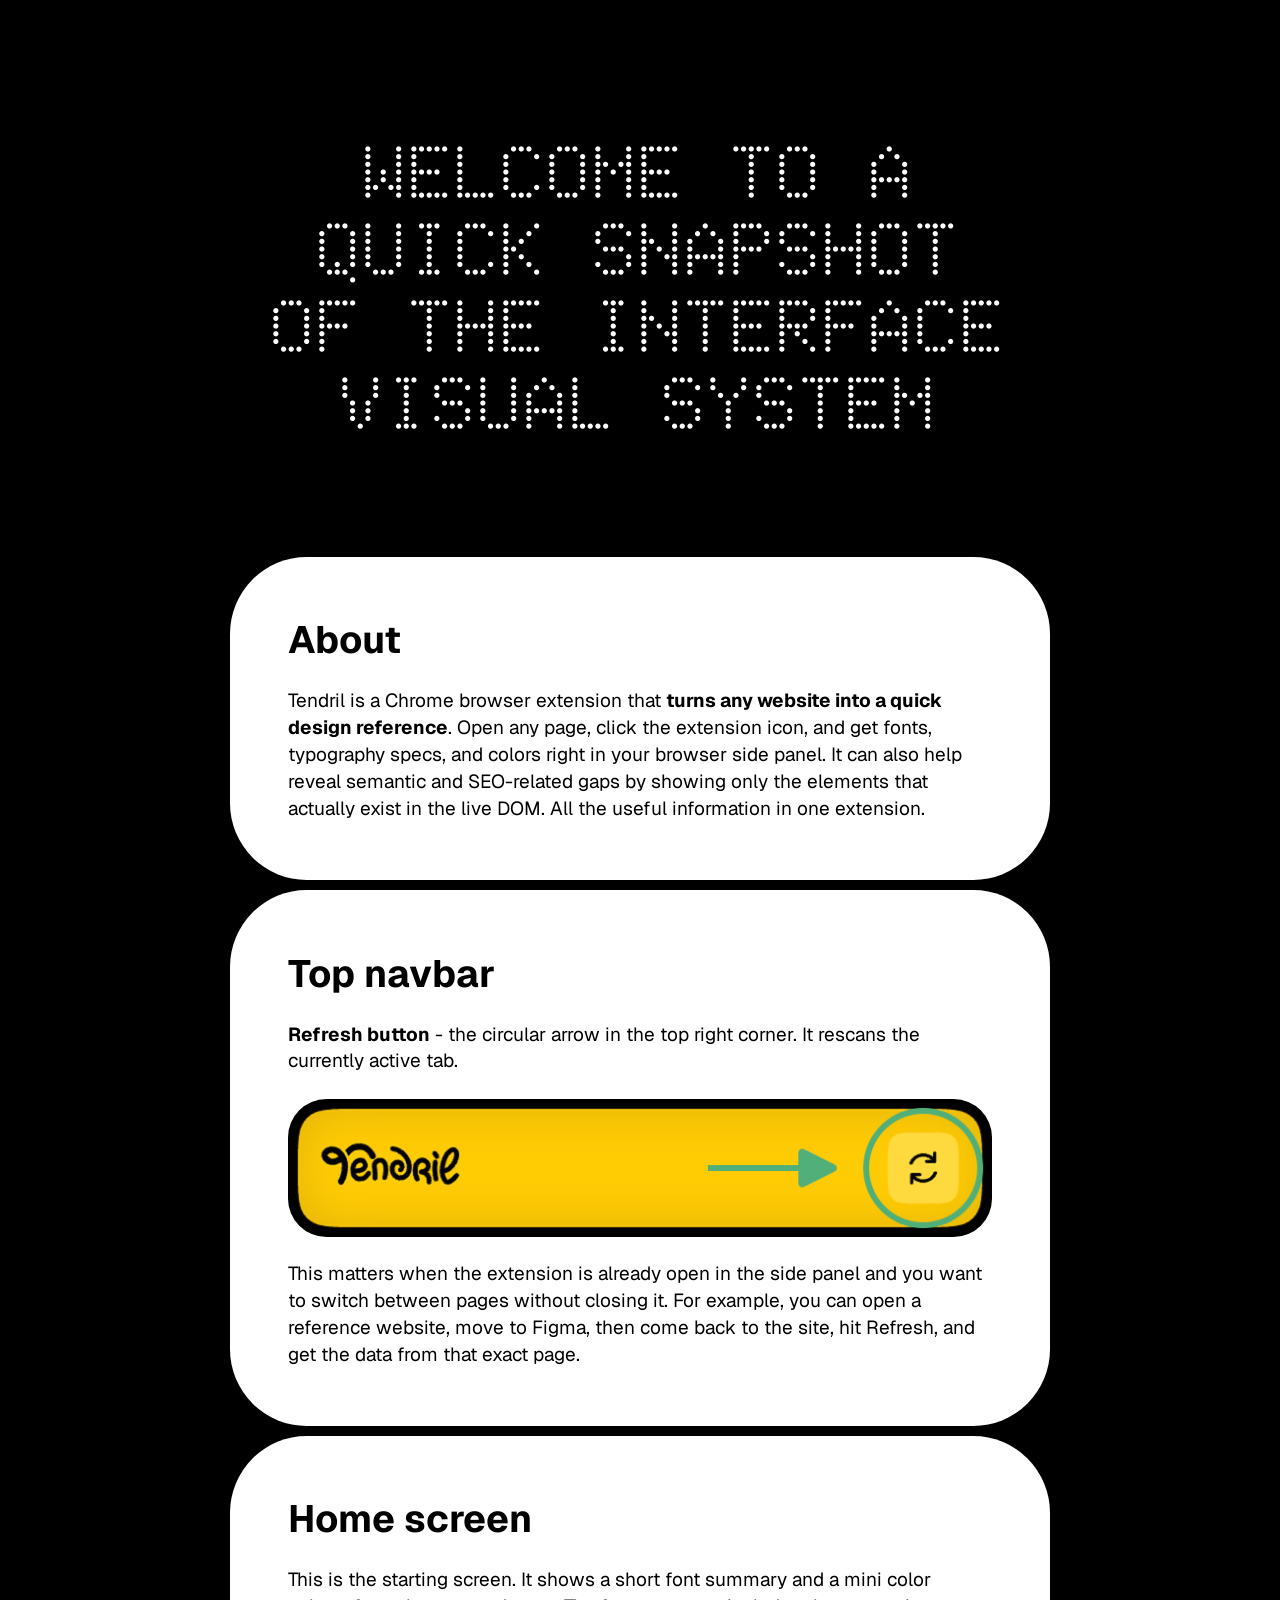
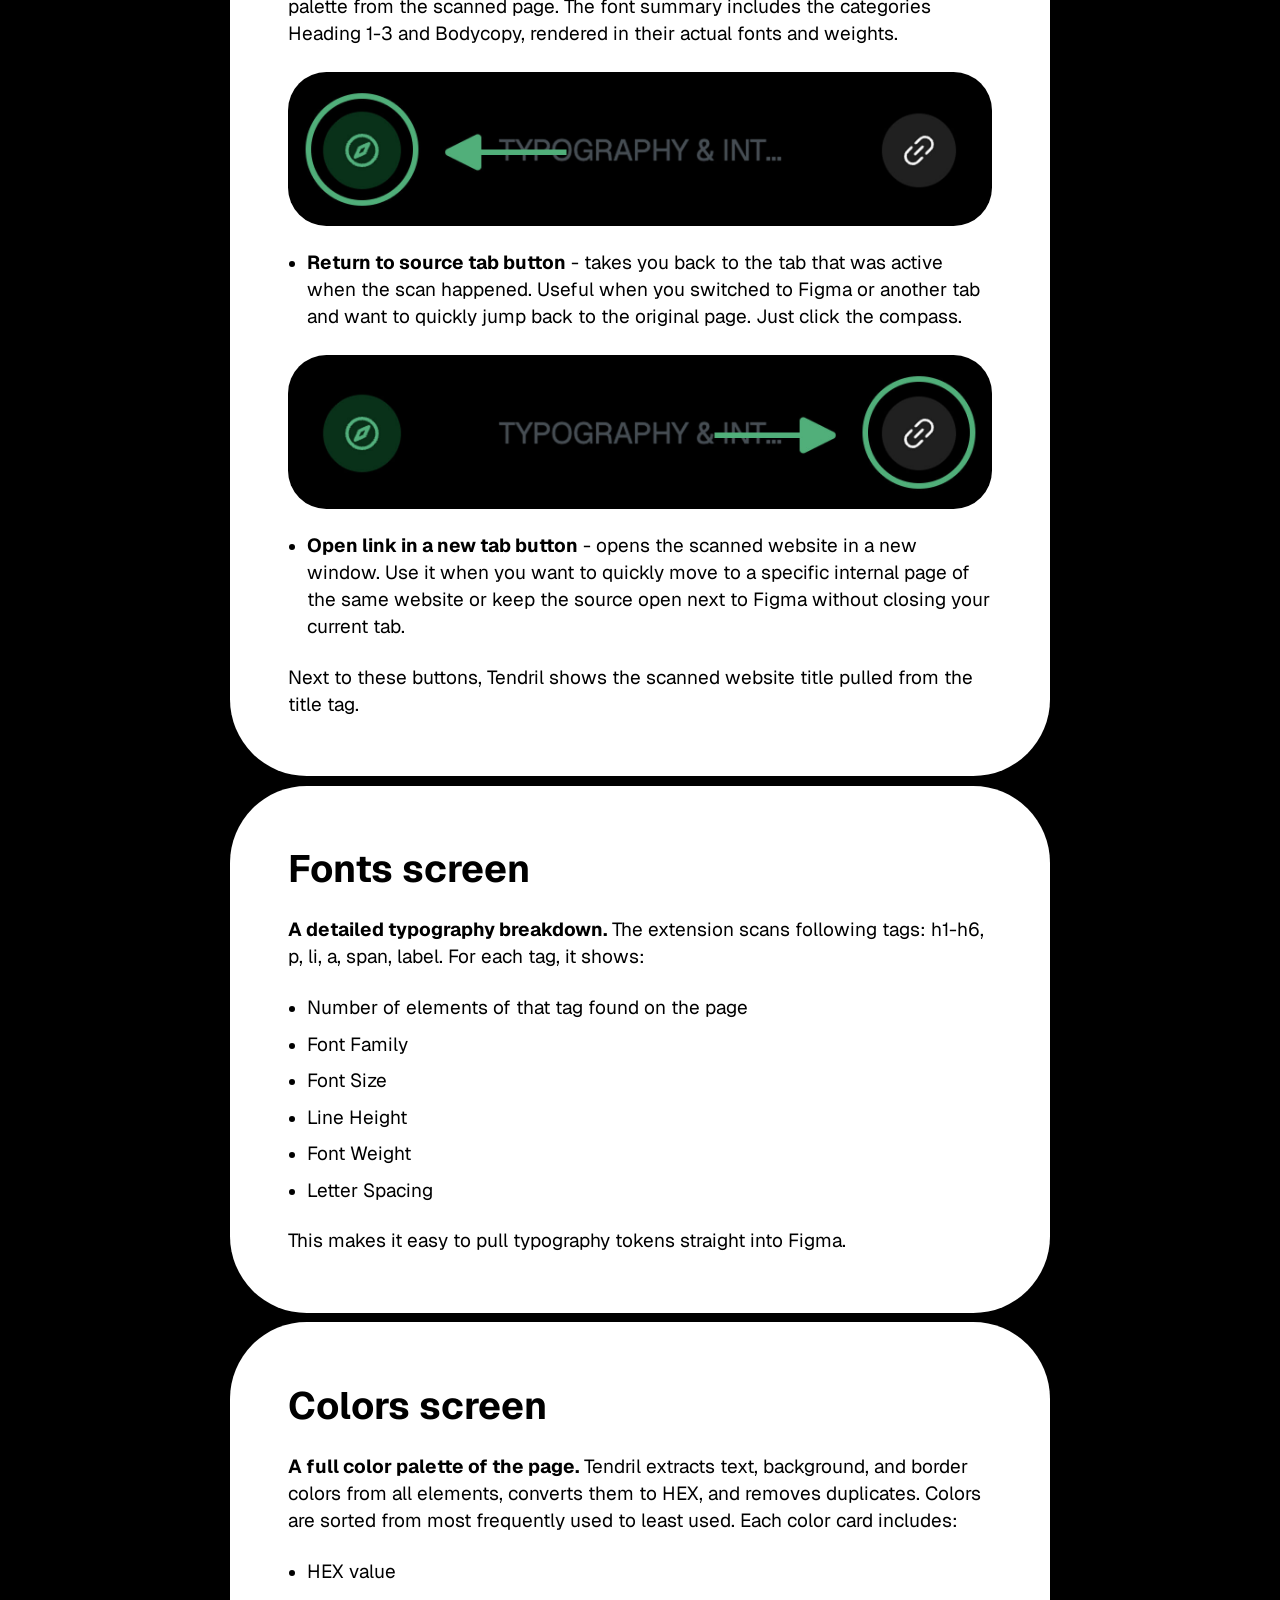
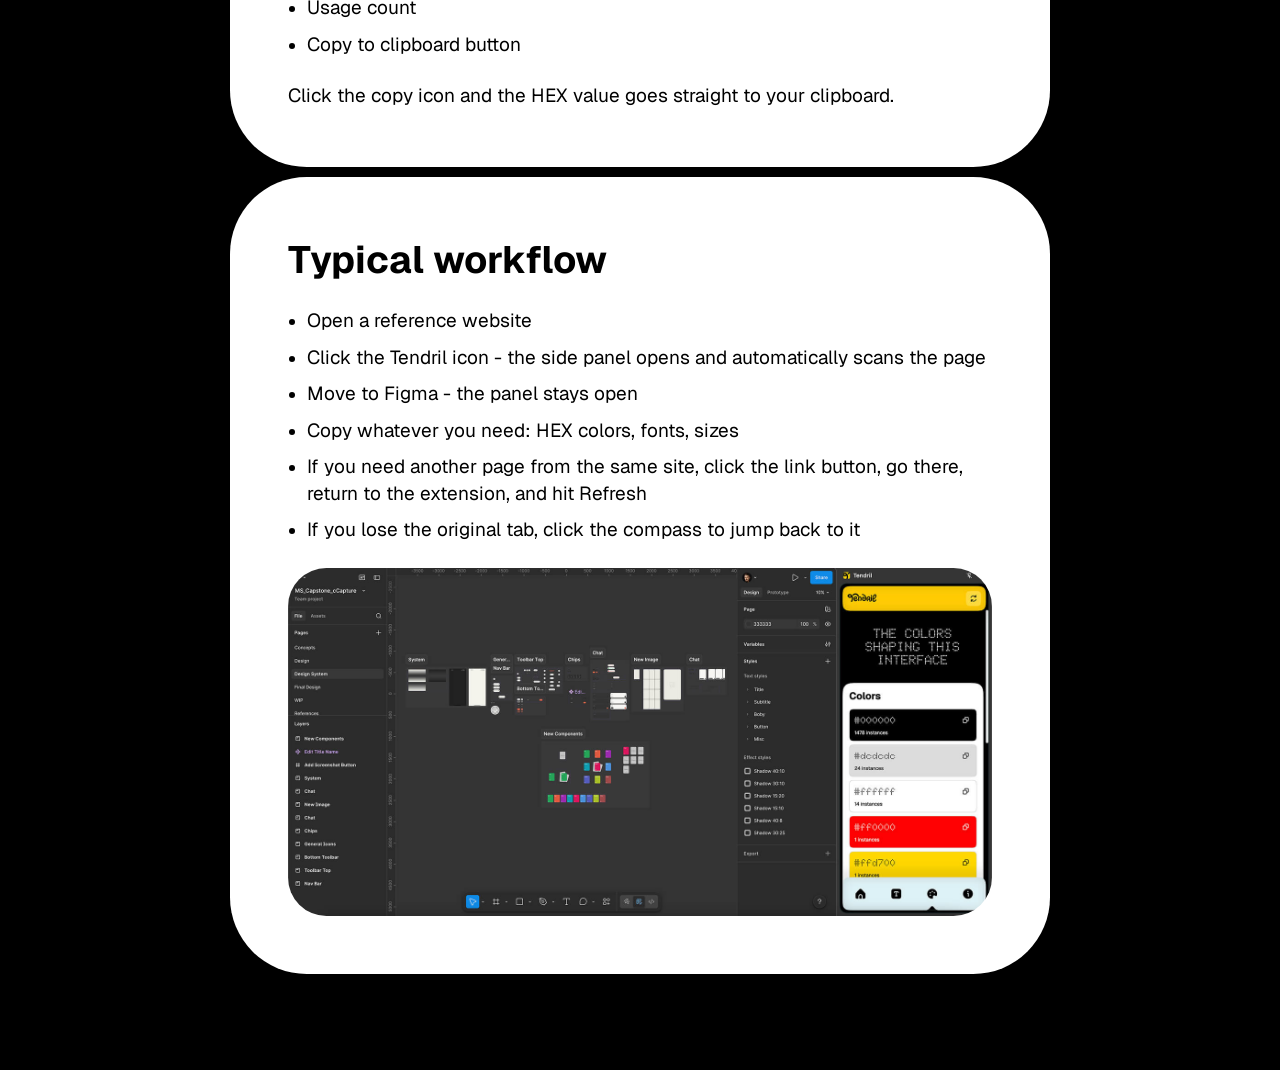
==== index.html @ 77c3f3e5 "Landing" ====
<!doctype html>
<html>
    <head>
        <title>Evgenii's Typography & Interaction Final Project 5 - Functions</title>
        <meta name="description" content="Tendril turns any website into a quick design reference — inspect fonts, text styles, and colors in your browser side panel">
		<meta name="viewport" content="width=device-width, initial-scale=1">
        <link rel="stylesheet" href="reset.css">
        <link rel="stylesheet" href="landing.css">
    </head>
    <body>
         <main>
            <header class="landing-title">
                <h1>Welcome to a quick snapshot of the interface visual system</h1>
            </header>
            <article>
                <section>
                    <h2>About</h2>
                    <p>Tendril is a Chrome browser extension that <strong>turns any website into a quick design reference</strong>. Open any page, click the extension icon, and get fonts, typography specs, and colors right in your browser side panel. It can also help reveal semantic and SEO-related gaps by showing only the elements that actually exist in the live DOM. All the useful information in one extension.</p>
                </section>
                <section>
                    <h2>Top navbar</h2>
                    <p><strong>Refresh button</strong> - the circular arrow in the top right corner. It rescans the currently active tab.</p>
                    <img class="guide" src="/images/Refresh-Button.jpg" alt="">
                    <p>This matters when the extension is already open in the side panel and you want to switch between pages without closing it. For example, you can open a reference website, move to Figma, then come back to the site, hit Refresh, and get the data from that exact page.</p>
                </section>
                <section>
                    <h2>Home screen</h2>
                    <p>This is the starting screen. It shows a short font summary and a mini color palette from the scanned page. The font summary includes the categories Heading 1-3 and Bodycopy, rendered in their actual fonts and weights.</p>
                    <img class="guide" src="/images/Return-Button.jpg" alt="">
                    <ol>
                        <li>
                            <p><strong>Return to source tab button</strong> - takes you back to the tab that was active when the scan happened. Useful when you switched to Figma or another tab and want to quickly jump back to the original page. Just click the compass.</p>
                        </li>
                    </ol>
                    <img class="guide" src="/images/Open-in-New-Tab-Button.jpg" alt="">
                    <ol>
                        <li>
                            <p><strong>Open link in a new tab button</strong> - opens the scanned website in a new window. Use it when you want to quickly move to a specific internal page of the same website or keep the source open next to Figma without closing your current tab.</p>
                        </li>
                    </ol>
                    <p>Next to these buttons, Tendril shows the scanned website title pulled from the title tag.</p>
                </section>
                <section>
                    <h2>Fonts screen</h2>
                    <p><strong>A detailed typography breakdown.</strong> The extension scans following tags: h1-h6, p, li, a, span, label. For each tag, it shows:</p>
                    <ol>
                        <li>
                            <p>Number of elements of that tag found on the page</p>
                        </li>
                        <li>
                            <p>Font Family</p>
                        </li>
                        <li>
                            <p>Font Size</p>
                        </li>
                        <li>
                            <p>Line Height</p>
                        </li>
                        <li>
                            <p>Font Weight</p>
                        </li>
                        <li>
                            <p>Letter Spacing</p>
                        </li>
                    </ol>
                    <p>This makes it easy to pull typography tokens straight into Figma.</p>
                </section>
                <section>
                    <h2>Colors screen</h2>
                    <p><strong>A full color palette of the page.</strong> Tendril extracts text, background, and border colors from all elements, converts them to HEX, and removes duplicates. Colors are sorted from most frequently used to least used. Each color card includes:</p>
                    <ol>
                        <li>
                            <p>HEX value</p>
                        </li>
                        <li>
                            <p>Usage count</p>
                        </li>
                        <li>
                            <p>Copy to clipboard button</p>
                        </li>
                    </ol>
                    <p>Click the copy icon and the HEX value goes straight to your clipboard.</p>
                </section>
                <section>
                    <h2>Typical workflow</h2>
                    <ol>
                        <li>
                            <p>Open a reference website</p>
                        </li>
                        <li>
                            <p>Click the Tendril icon - the side panel opens and automatically scans the page</p>
                        </li>
                        <li>
                            <p>Move to Figma - the panel stays open</p>
                        </li>
                        <li>
                            <p>Copy whatever you need: HEX colors, fonts, sizes</p>
                        </li>
                        <li>
                            <p>If you need another page from the same site, click the link button, go there, return to the extension, and hit Refresh</p>
                        </li>
                        <li>
                            <p>If you lose the original tab, click the compass to jump back to it</p>
                        </li>
                    </ol>
                    <img class="guide" src="/images/Use-example.jpg" alt="">
                </section>
            </article>
        </main>
    </body>
</html>
---- landing.css ----
/* FONTS */
@font-face {
    font-family: "Doto-Rounded";
    src: url("fonts/Doto_Rounded-SemiBold.woff") format('woff');
    font-weight: 600;
    font-style: normal;
    font-display: swap;
}

@font-face {
    font-family: "Geist";
    src: url("fonts/Geist-Bold.woff") format('woff');
    font-weight: 700;
    font-style: normal;
    font-display: swap;
}

@font-face {
    font-family: "Geist";
    src: url("fonts/Geist-SemiBold.woff") format('woff');
    font-weight: 600;
    font-style: normal;
    font-display: swap;
}

@font-face {
    font-family: "Geist";
    src: url("fonts/Geist-Regular.woff") format('woff');
    font-weight: 400;
    font-style: normal;
    font-display: swap;
}

/* ==================== VARIABLES ==================== */
:root {
	font-size: 120%;
    scroll-behavior: smooth;

    /* COLOR */
    --landing-white: #FFFFFF;
    --landing-black: #000000;

    /* FONT SIZES */
    --landing-h1: 2rem;
    --landing-h2: 1.25rem;
    --landing-bodycopy: 0.75rem;

    @media (width > 600px) {
        --landing-h1: 2.5rem;
        --landing-h2: 1.25rem;
        --landing-bodycopy: 1rem;
    }

    @media (width > 900px) {
        --landing-h1: 4rem;
        --landing-h2: 2rem;
        --landing-bodycopy: 1rem;
    }

    /* GAP */
    --gap-main: 1.5rem;
    --gap-article: 0.5rem;

    /* PADDING */
    --padding-normal: 1rem;
    --padding-large: 2rem;
    --main-padding-block: 1rem;
    --main-padding-inline: 0.5rem;
    --section-padding: 1.5rem;

    /* BORDER RADIUS */
    --br-section: 4rem;
    --br-element: 2rem;

    @media (width > 600px) {
        --gap-main: 2rem;
        --main-padding-block: 2rem;
        --main-padding-inline: 2rem;
        --section-padding: 2rem;
    }

    @media (width > 900px) {
        --gap-main: 3rem;
        --main-padding-block: 3rem;
        --main-padding-inline: 5rem;
        --section-padding: 2.5rem;
    }

    @media (width > 1200px) {
        --gap-main: 4rem;
        --main-padding-block: 5rem;
        --main-padding-inline: 12rem;
        --section-padding: 3rem;
    }

    @media (width > 1600px) {
        --main-padding-inline: 15rem;
    }
}

/* ==================== TEXT ==================== */
h1 {
    font-family: "Doto-Rounded";
    font-weight: 600;
    font-size: var(--landing-h1);
    color: var(--landing-white);
    line-height: 100%;
    text-transform: uppercase;
    text-align: center;
}

h2 {
    font-family: "Geist";
    font-weight: 700;
    font-size: var(--landing-h2);
    color: var(--landing-black);
}

p {
    font-family: "Geist";
    font-weight: 400;
    font-size: var(--landing-bodycopy);
    color: var(--landing-black);
    line-height: 140%;
}

strong {
    font-weight: 700;
}

/* ==================== LAYOUT ==================== */
.landing-title {
    width: 100%;
    padding: var(--padding-large);
}

main {
    background-color: var(--landing-black);
    padding-block: var(--main-padding-block);
    padding-inline: var(--main-padding-inline);
    display: flex;
    flex-direction: column;
    gap: var(--gap-main);
}

article {
    display: flex;
    flex-direction: column;
    gap: var(--gap-article);
}

section {
    display: flex;
    flex-direction: column;
    gap: 1.25rem;
    background-color: var(--landing-white);
    border-radius: var(--br-section);
    padding: var(--section-padding);
    corner-shape: squircle;
}

img {
    width: 100%;
}

.guide {
    border-radius: var(--br-element);
    corner-shape: squircle;
    overflow: hidden;
}

ol {
    display: flex;
    flex-direction: column;
    gap: var(--gap-article);
    padding-left: var(--padding-normal);
}

ol li {
    display: list-item;
    list-style: disc;
}
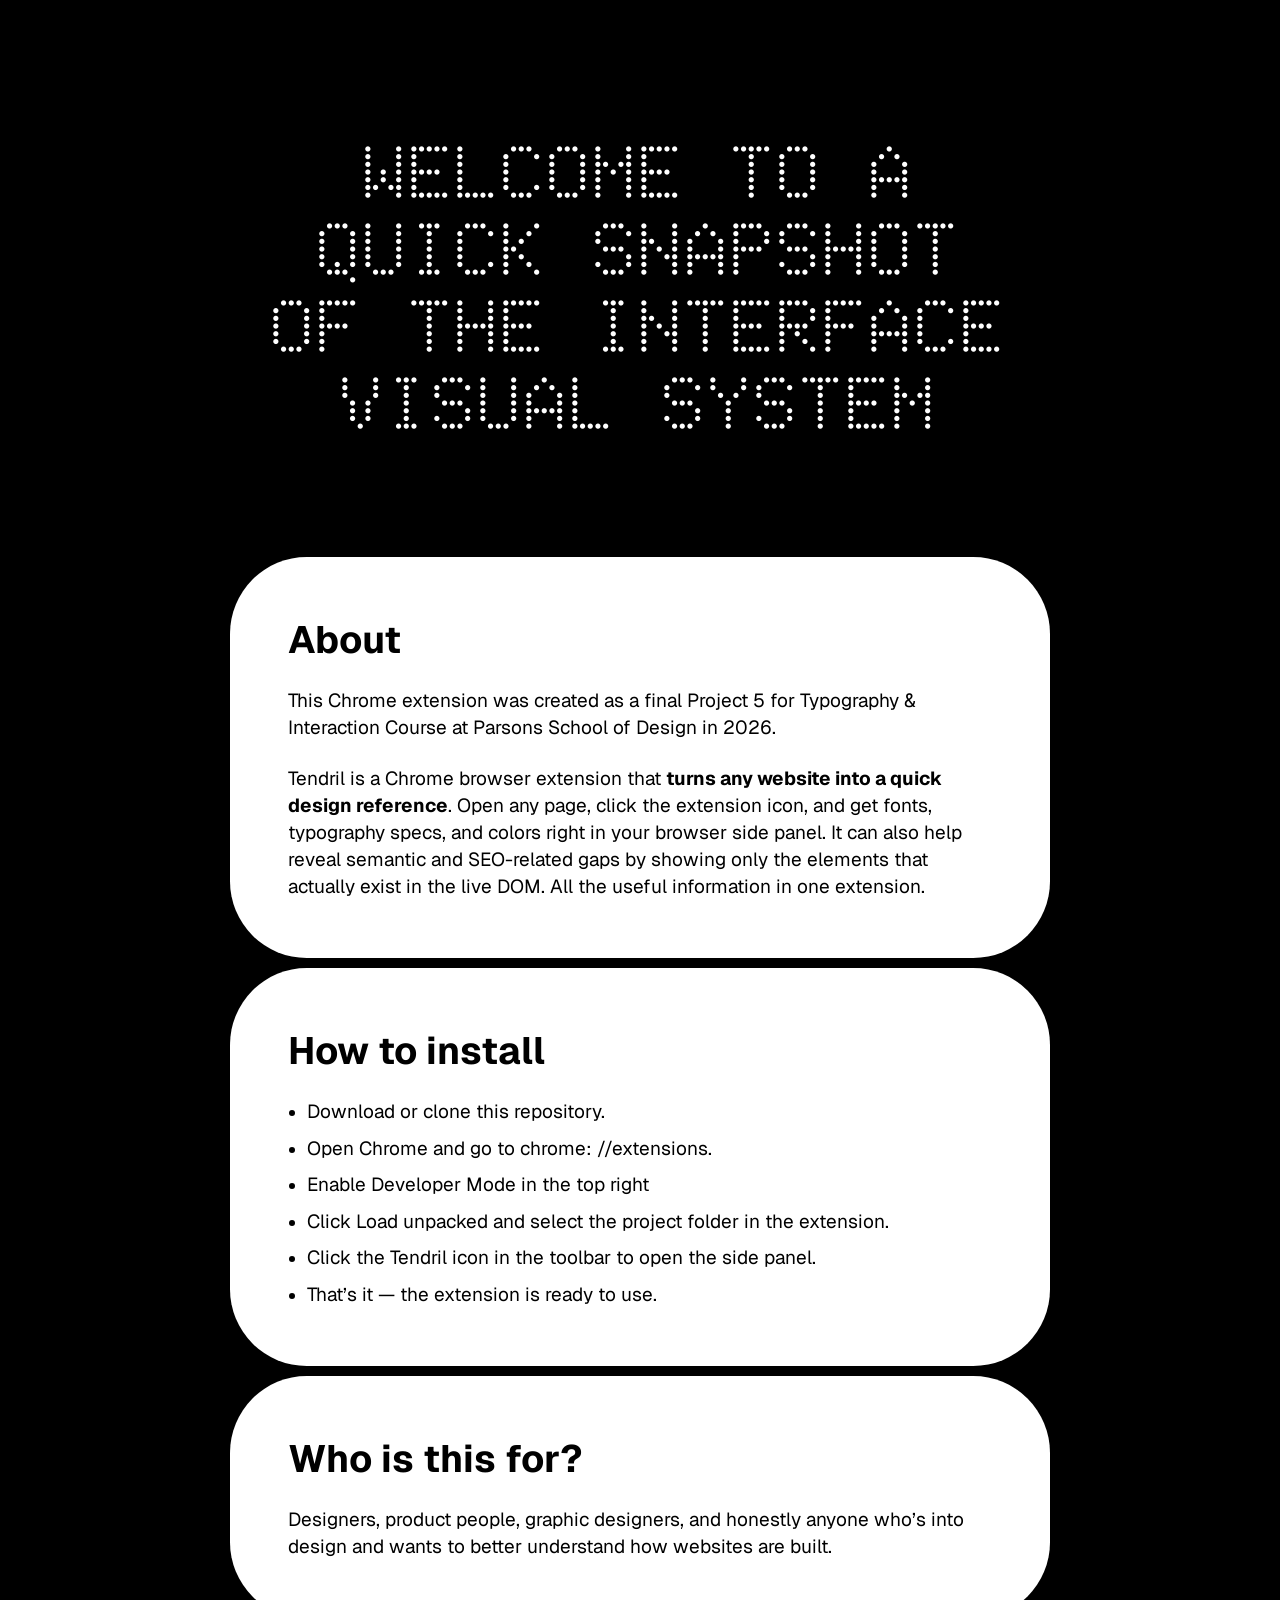
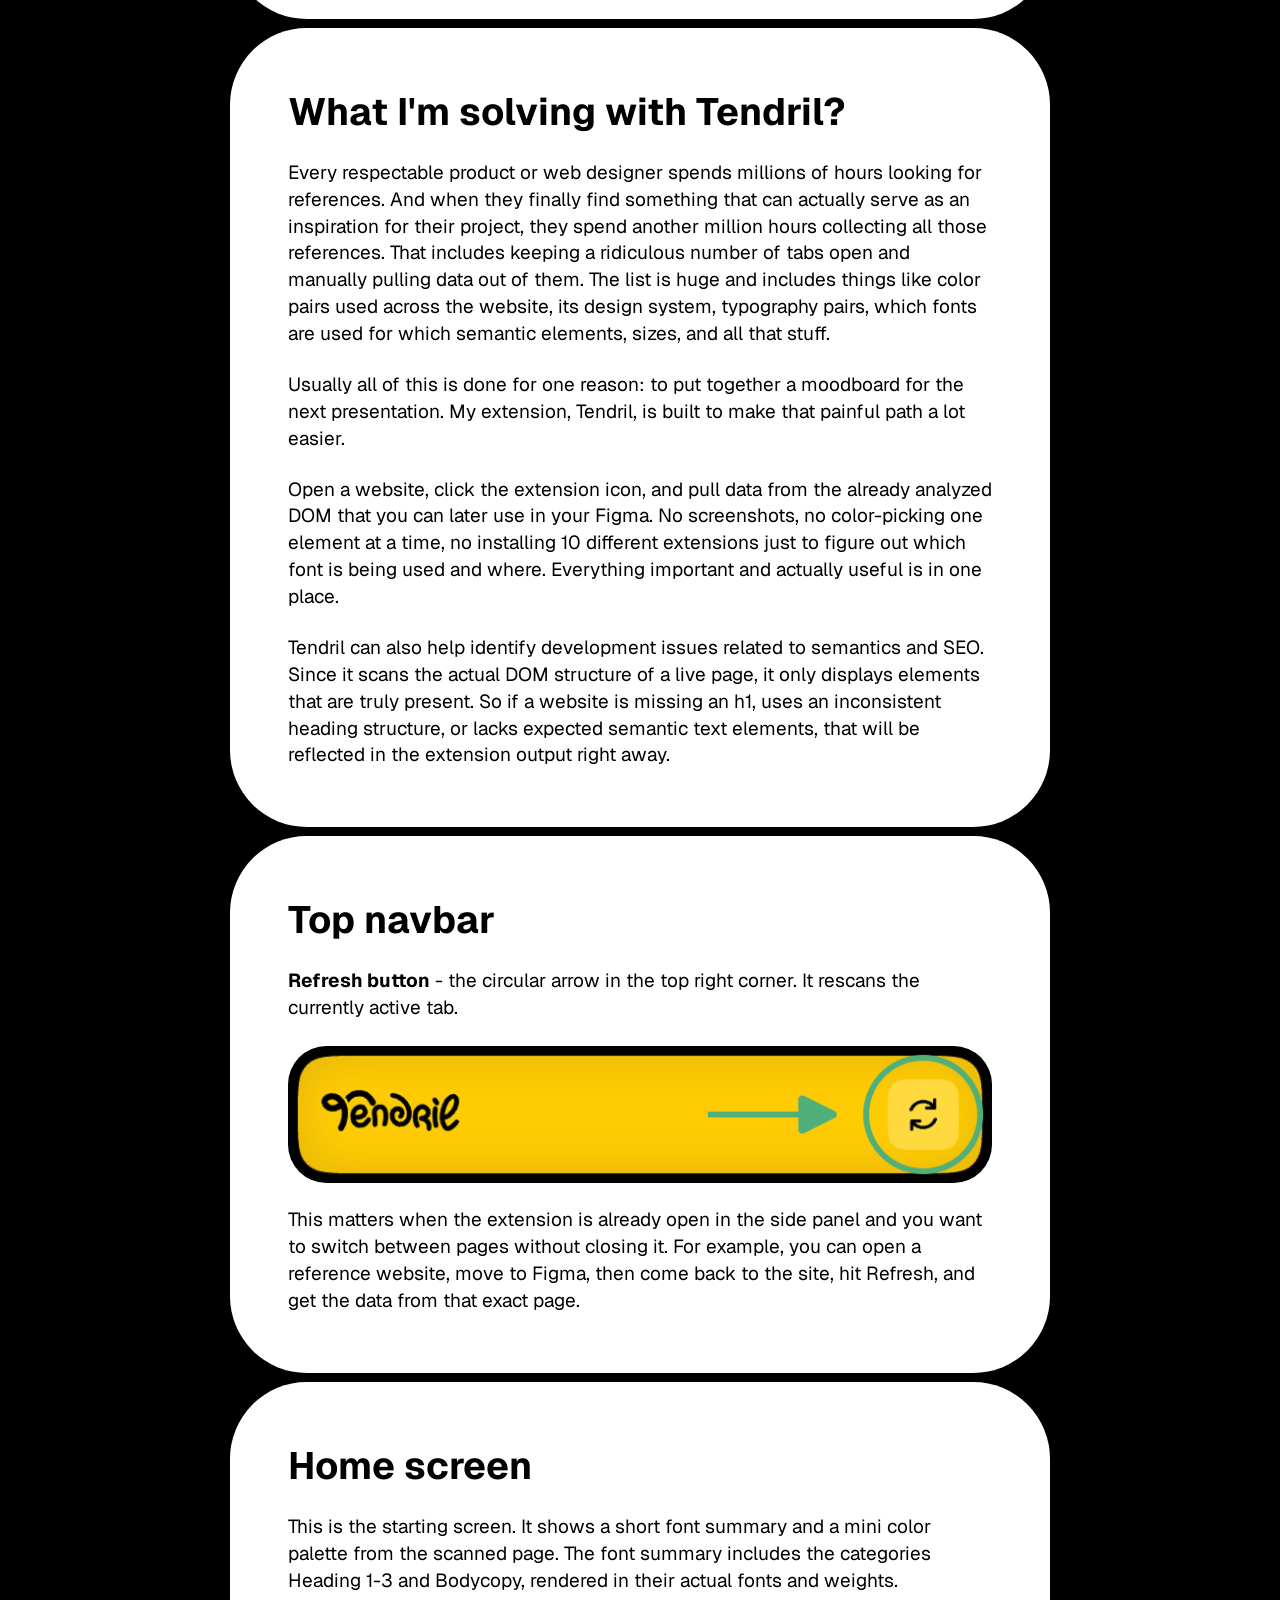
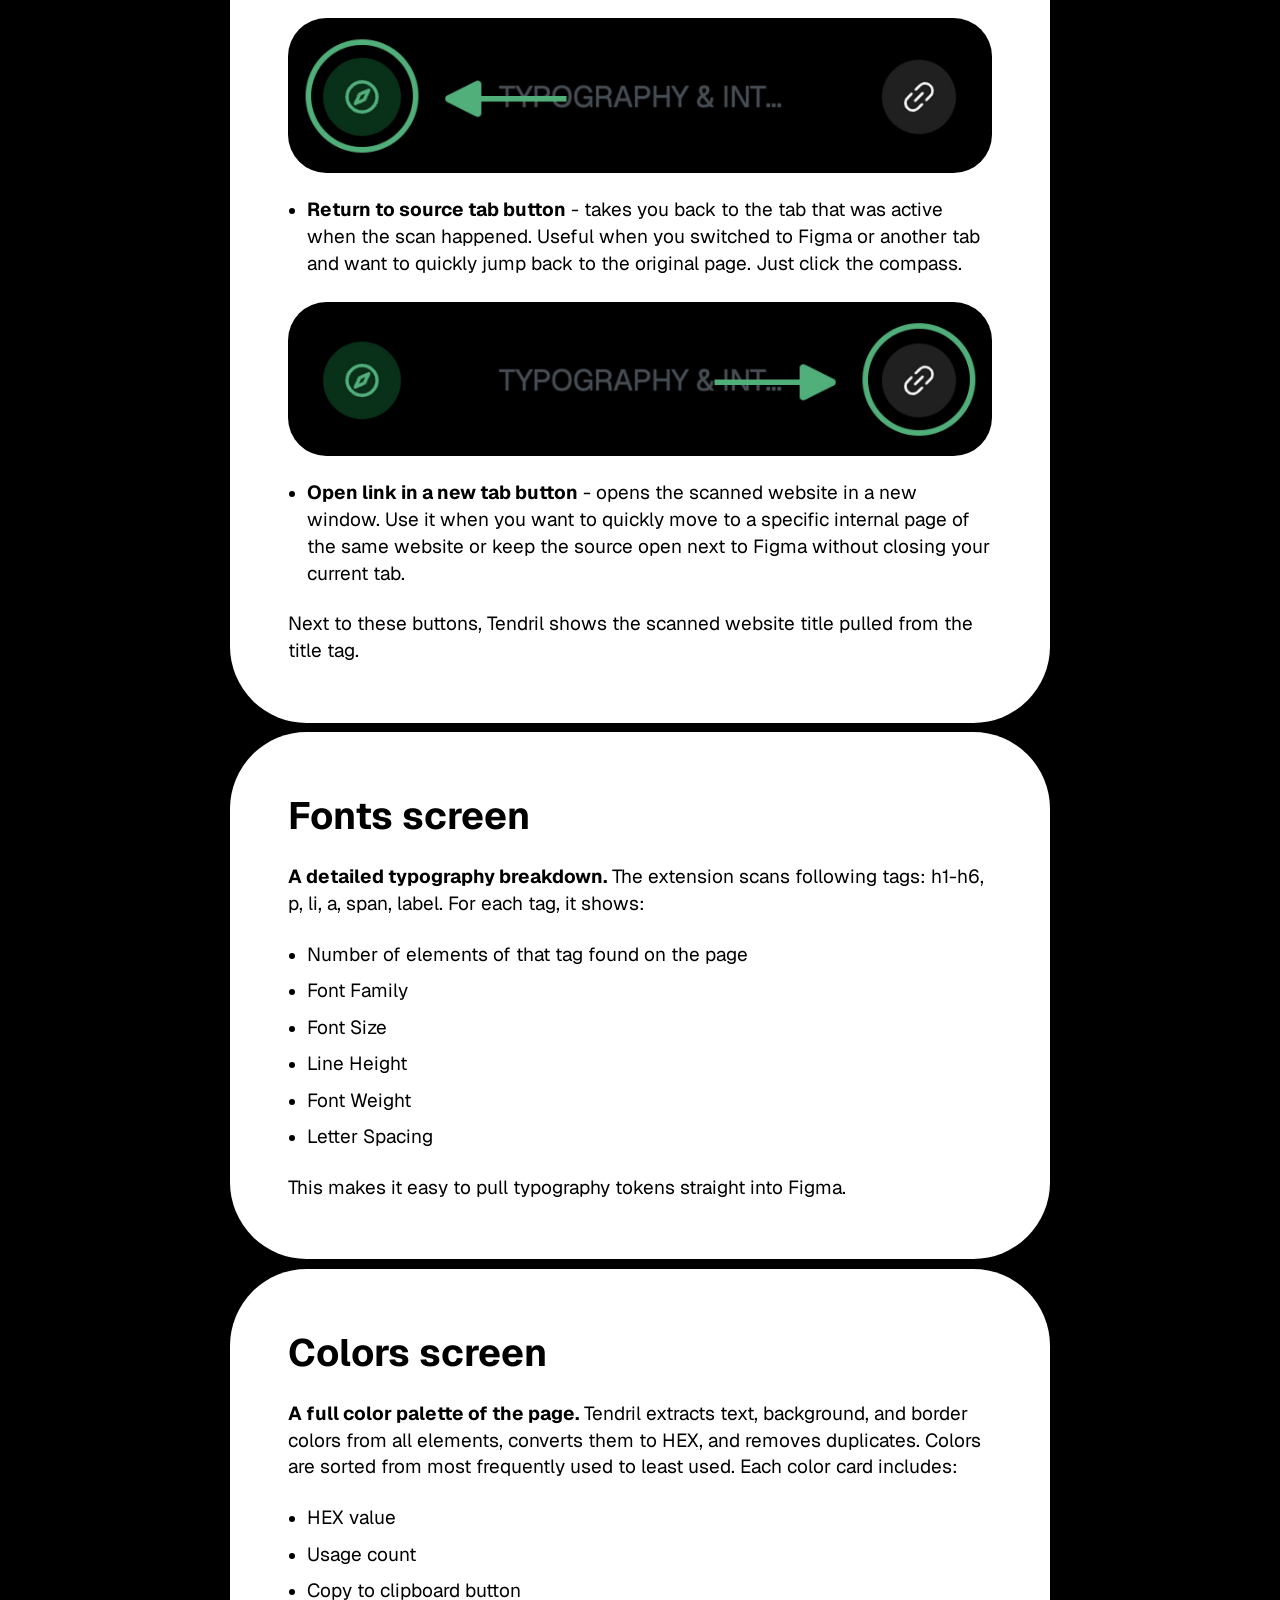
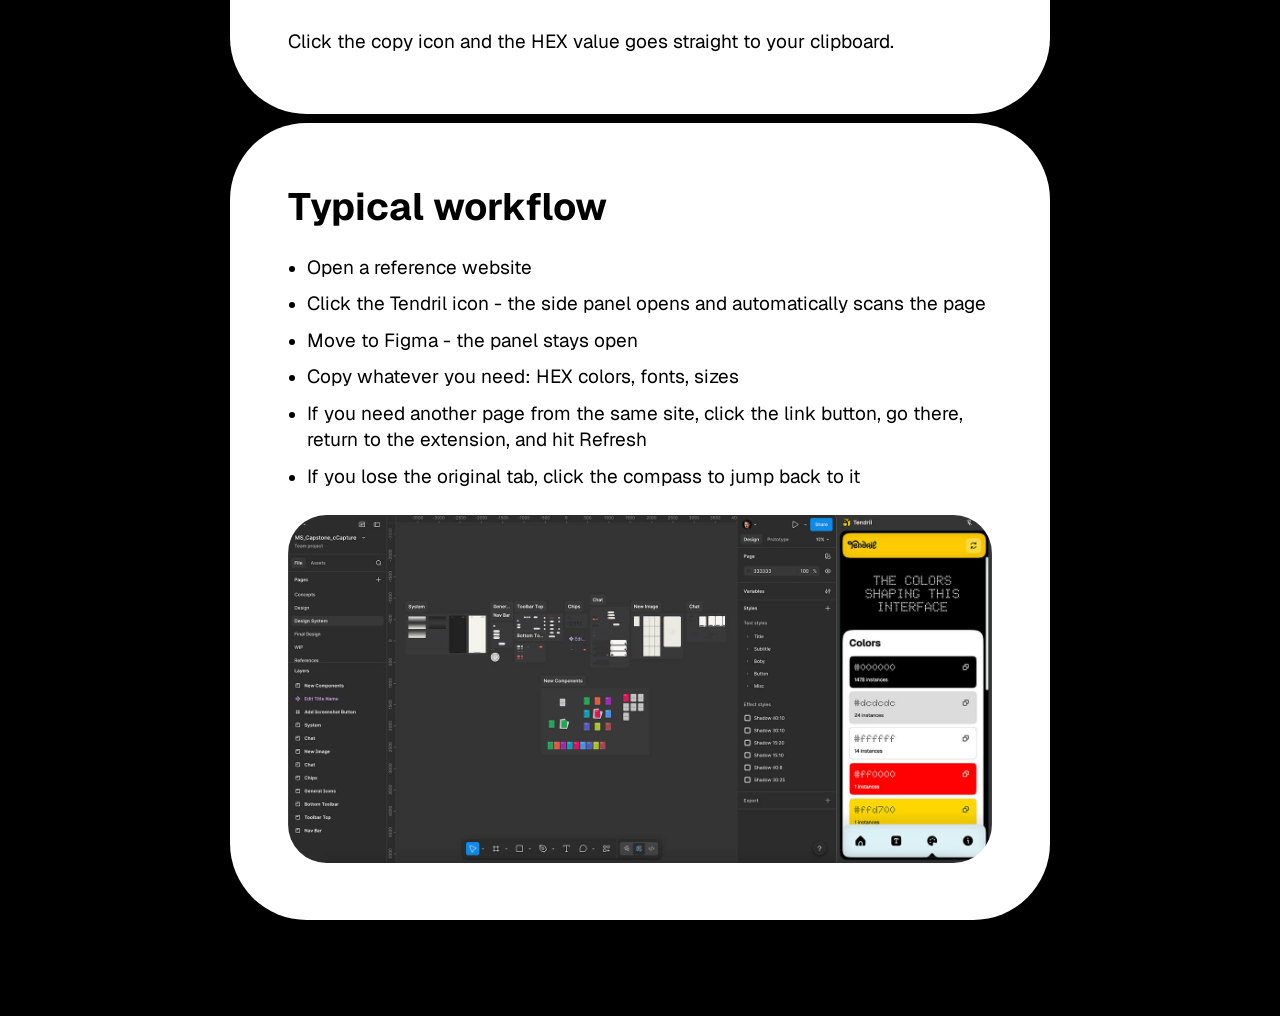
==== commit 07d24909: "final?" ====
--- a/index.html
+++ b/index.html
@@ -5,6 +5,7 @@
         <meta name="description" content="Tendril turns any website into a quick design reference — inspect fonts, text styles, and colors in your browser side panel">
 		<meta name="viewport" content="width=device-width, initial-scale=1">
         <link rel="stylesheet" href="reset.css">
+        <link rel="stylesheet" href="fontface.css">
         <link rel="stylesheet" href="landing.css">
     </head>
     <body>
@@ -15,24 +16,59 @@
             <article>
                 <section>
                     <h2>About</h2>
+                    <p>This Chrome extension was created as a final Project 5 for Typography & Interaction Course at Parsons School of Design in 2026.</p>
                     <p>Tendril is a Chrome browser extension that <strong>turns any website into a quick design reference</strong>. Open any page, click the extension icon, and get fonts, typography specs, and colors right in your browser side panel. It can also help reveal semantic and SEO-related gaps by showing only the elements that actually exist in the live DOM. All the useful information in one extension.</p>
+                </section>
+                <section>
+                    <h2>How to install</h2>
+                    <ol>
+                        <li>
+                            <p>Download or clone this repository.</p>
+                        </li>
+                        <li>
+                            <p>Open Chrome and go to chrome: //extensions.</p>
+                        </li>
+                        <li>
+                            <p>Enable Developer Mode in the top right</p>
+                        </li>
+                        <li>
+                            <p>Click Load unpacked and select the project folder in the extension.</p>
+                        </li>
+                        <li>
+                            <p>Click the Tendril icon in the toolbar to open the side panel.</p>
+                        </li>
+                        <li>
+                            <p>That’s it — the extension is ready to use.</p>
+                        </li>
+                    </ol>
+                </section>
+                <section>
+                    <h2>Who is this for?</h2>
+                    <p>Designers, product people, graphic designers, and honestly anyone who’s into design and wants to better understand how websites are built.</p>
+                </section>
+                <section>
+                    <h2>What I'm solving with Tendril?</h2>
+                    <p>Every respectable product or web designer spends millions of hours looking for references. And when they finally find something that can actually serve as an inspiration for their project, they spend another million hours collecting all those references. That includes keeping a ridiculous number of tabs open and manually pulling data out of them. The list is huge and includes things like color pairs used across the website, its design system, typography pairs, which fonts are used for which semantic elements, sizes, and all that stuff.</p>
+                    <p>Usually all of this is done for one reason: to put together a moodboard for the next presentation. My extension, Tendril, is built to make that painful path a lot easier.</p>
+                    <p>Open a website, click the extension icon, and pull data from the already analyzed DOM that you can later use in your Figma. No screenshots, no color-picking one element at a time, no installing 10 different extensions just to figure out which font is being used and where. Everything important and actually useful is in one place.</p>
+                    <p>Tendril can also help identify development issues related to semantics and SEO. Since it scans the actual DOM structure of a live page, it only displays elements that are truly present. So if a website is missing an h1, uses an inconsistent heading structure, or lacks expected semantic text elements, that will be reflected in the extension output right away.</p>
                 </section>
                 <section>
                     <h2>Top navbar</h2>
                     <p><strong>Refresh button</strong> - the circular arrow in the top right corner. It rescans the currently active tab.</p>
-                    <img class="guide" src="/images/Refresh-Button.jpg" alt="">
+                    <img class="guide" src="images/Refresh-Button.jpg" alt="">
                     <p>This matters when the extension is already open in the side panel and you want to switch between pages without closing it. For example, you can open a reference website, move to Figma, then come back to the site, hit Refresh, and get the data from that exact page.</p>
                 </section>
                 <section>
                     <h2>Home screen</h2>
                     <p>This is the starting screen. It shows a short font summary and a mini color palette from the scanned page. The font summary includes the categories Heading 1-3 and Bodycopy, rendered in their actual fonts and weights.</p>
-                    <img class="guide" src="/images/Return-Button.jpg" alt="">
+                    <img class="guide" src="images/Return-Button.jpg" alt="">
                     <ol>
                         <li>
                             <p><strong>Return to source tab button</strong> - takes you back to the tab that was active when the scan happened. Useful when you switched to Figma or another tab and want to quickly jump back to the original page. Just click the compass.</p>
                         </li>
                     </ol>
-                    <img class="guide" src="/images/Open-in-New-Tab-Button.jpg" alt="">
+                    <img class="guide" src="images/Open-in-New-Tab-Button.jpg" alt="">
                     <ol>
                         <li>
                             <p><strong>Open link in a new tab button</strong> - opens the scanned website in a new window. Use it when you want to quickly move to a specific internal page of the same website or keep the source open next to Figma without closing your current tab.</p>
@@ -103,7 +139,7 @@
                             <p>If you lose the original tab, click the compass to jump back to it</p>
                         </li>
                     </ol>
-                    <img class="guide" src="/images/Use-example.jpg" alt="">
+                    <img class="guide" src="images/Use-example.jpg" alt="">
                 </section>
             </article>
         </main>
--- a/fontface.css
+++ b/fontface.css
@@ -0,0 +1,31 @@
+@font-face {
+    font-family: "Doto-Rounded";
+    src: url("fonts/Doto_Rounded-SemiBold.woff") format('woff');
+    font-weight: 600;
+    font-style: normal;
+    font-display: swap;
+}
+
+@font-face {
+    font-family: "Geist";
+    src: url("fonts/Geist-Bold.woff") format('woff');
+    font-weight: 700;
+    font-style: normal;
+    font-display: swap;
+}
+
+@font-face {
+    font-family: "Geist";
+    src: url("fonts/Geist-SemiBold.woff") format('woff');
+    font-weight: 600;
+    font-style: normal;
+    font-display: swap;
+}
+
+@font-face {
+    font-family: "Geist";
+    src: url("fonts/Geist-Regular.woff") format('woff');
+    font-weight: 400;
+    font-style: normal;
+    font-display: swap;
+}
--- a/landing.css
+++ b/landing.css
@@ -1,36 +1,3 @@
-/* FONTS */
-@font-face {
-    font-family: "Doto-Rounded";
-    src: url("fonts/Doto_Rounded-SemiBold.woff") format('woff');
-    font-weight: 600;
-    font-style: normal;
-    font-display: swap;
-}
-
-@font-face {
-    font-family: "Geist";
-    src: url("fonts/Geist-Bold.woff") format('woff');
-    font-weight: 700;
-    font-style: normal;
-    font-display: swap;
-}
-
-@font-face {
-    font-family: "Geist";
-    src: url("fonts/Geist-SemiBold.woff") format('woff');
-    font-weight: 600;
-    font-style: normal;
-    font-display: swap;
-}
-
-@font-face {
-    font-family: "Geist";
-    src: url("fonts/Geist-Regular.woff") format('woff');
-    font-weight: 400;
-    font-style: normal;
-    font-display: swap;
-}
-
 /* ==================== VARIABLES ==================== */
 :root {
 	font-size: 120%;
@@ -161,6 +128,8 @@
 
 img {
     width: 100%;
+    max-block-size: unset;
+    height: auto;
 }
 
 .guide {
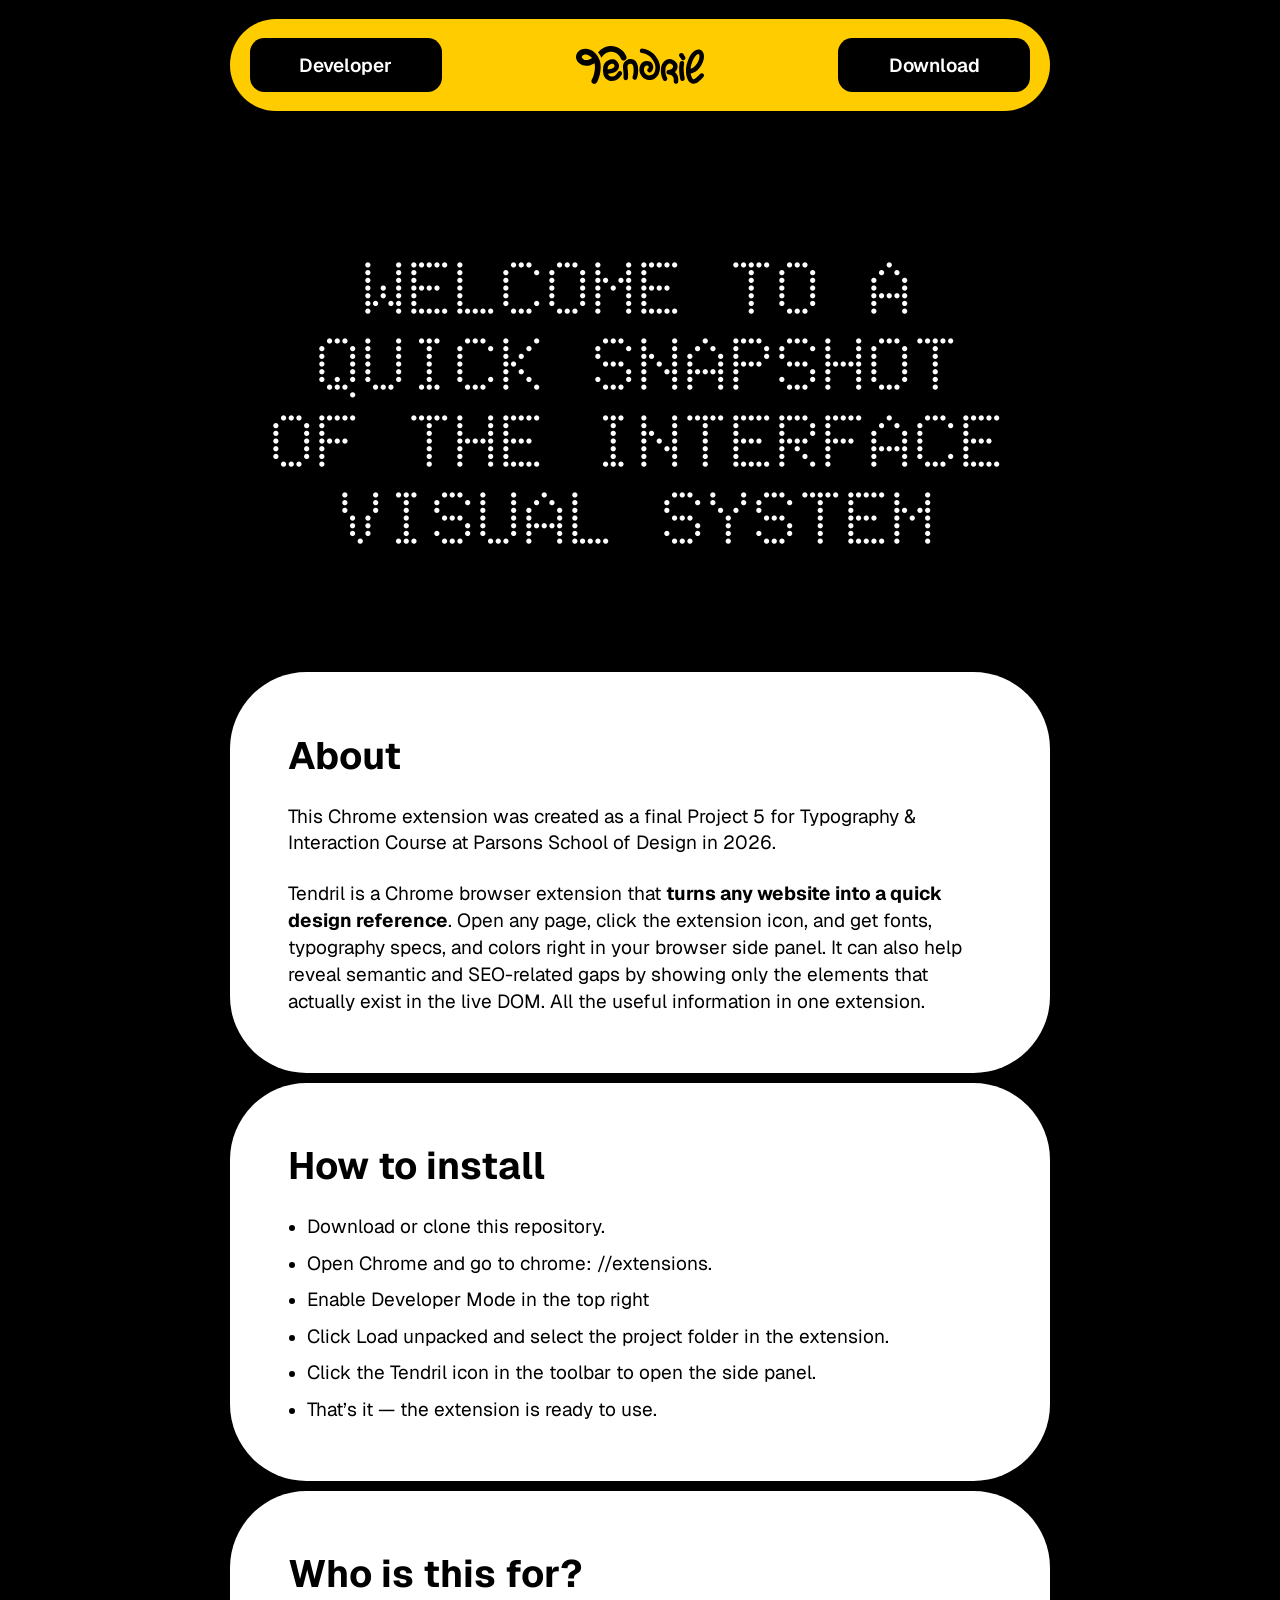
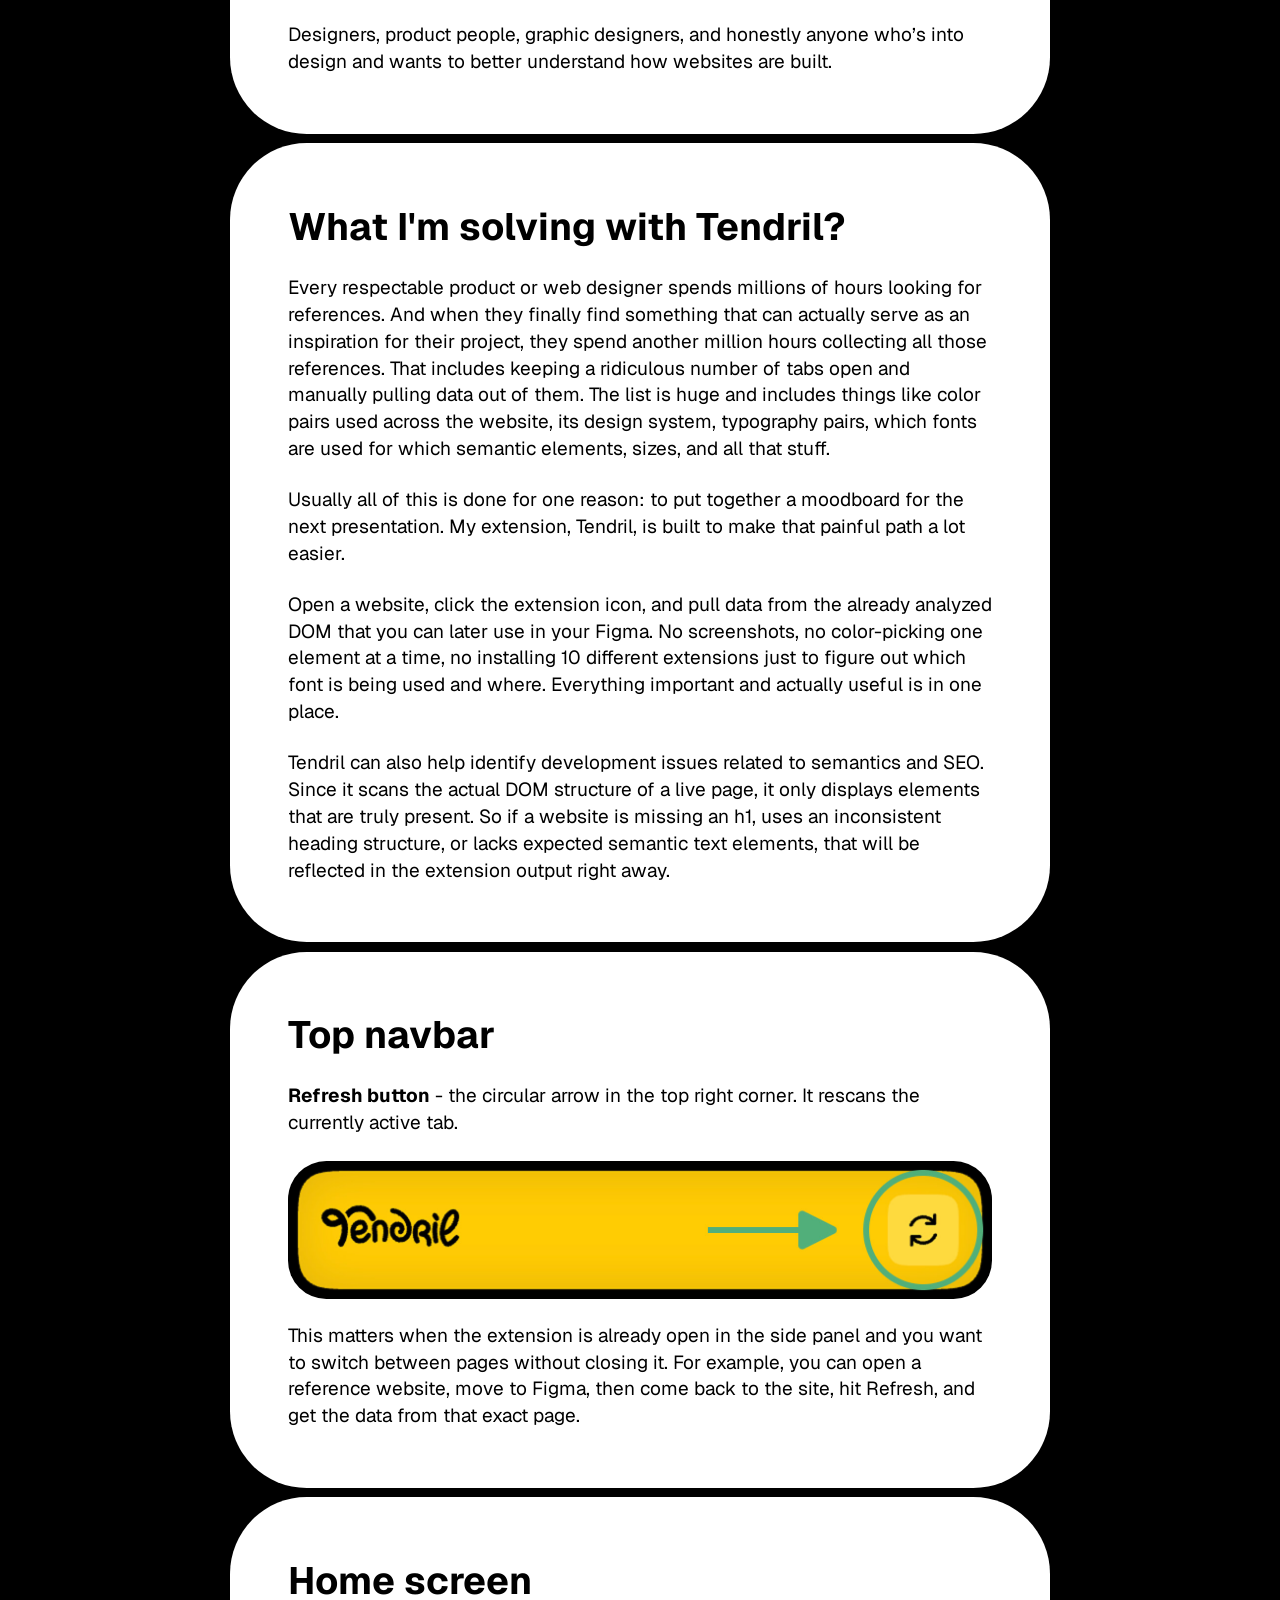
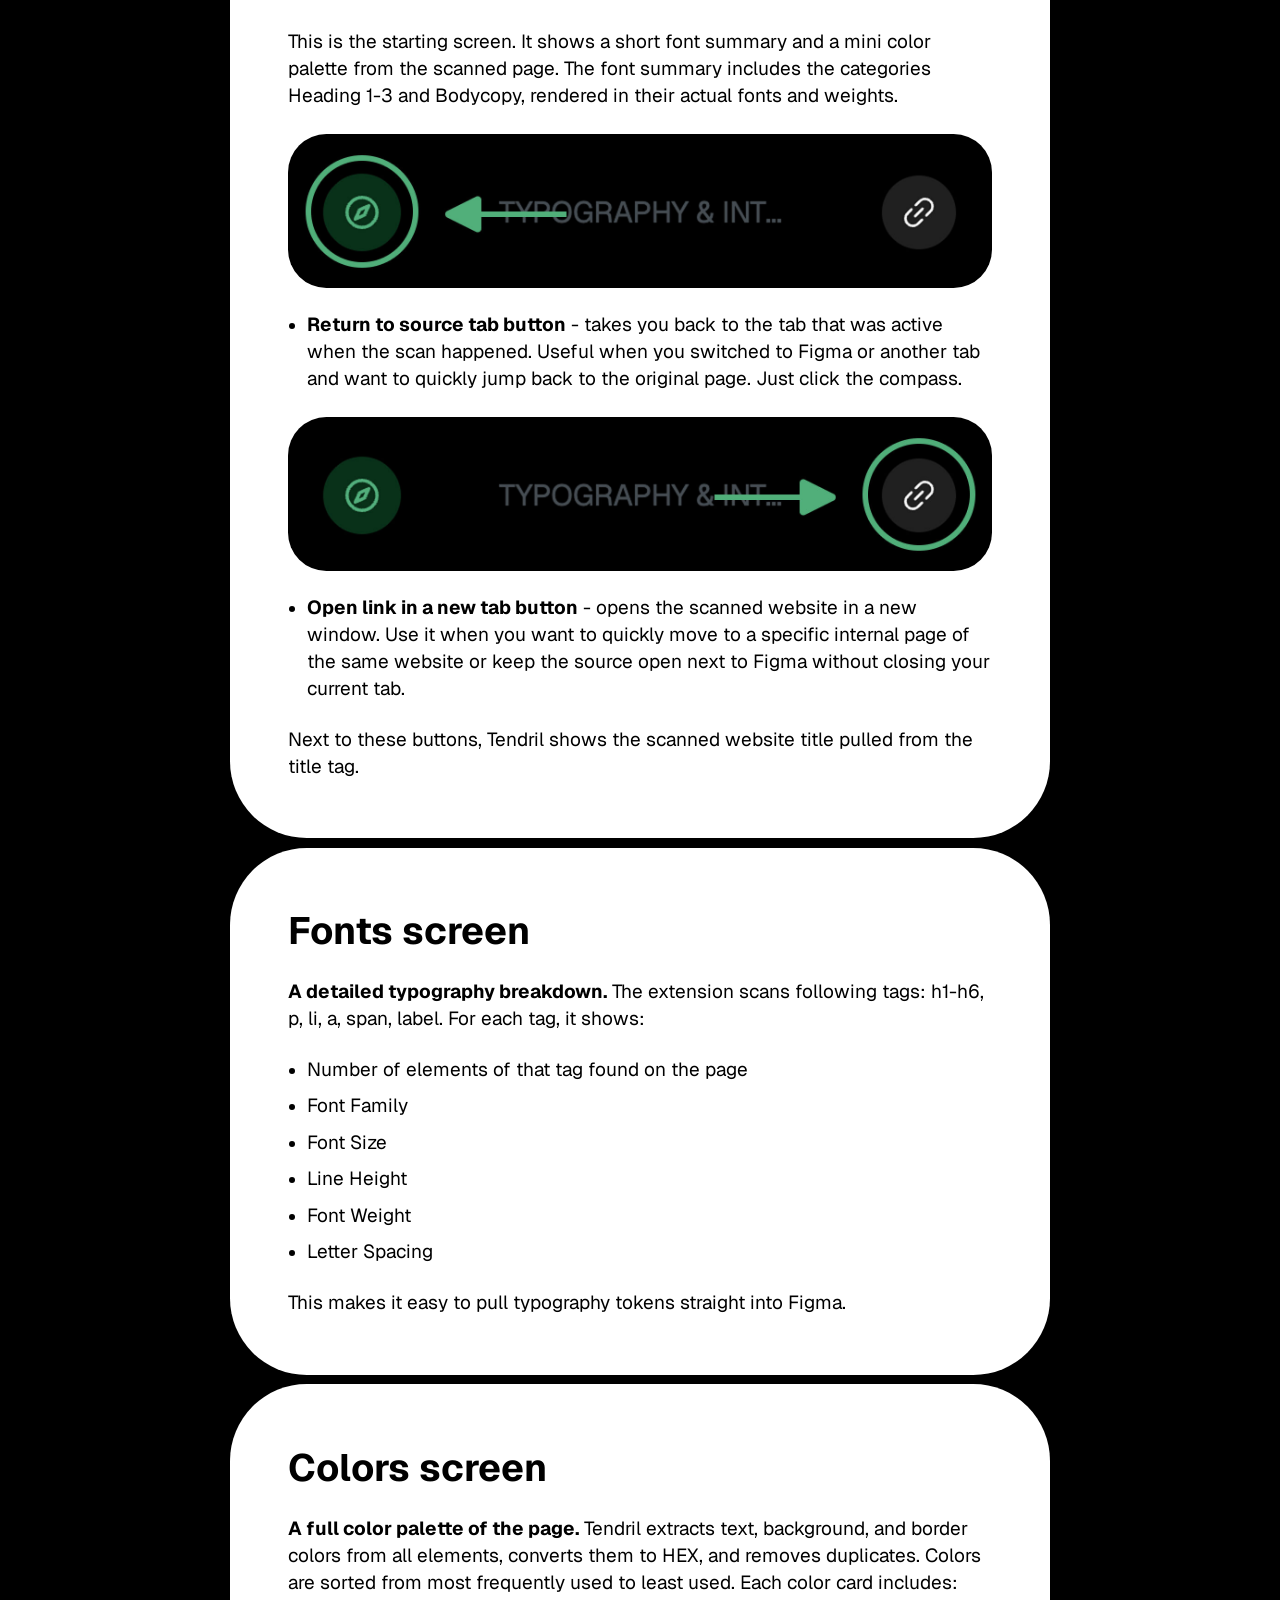
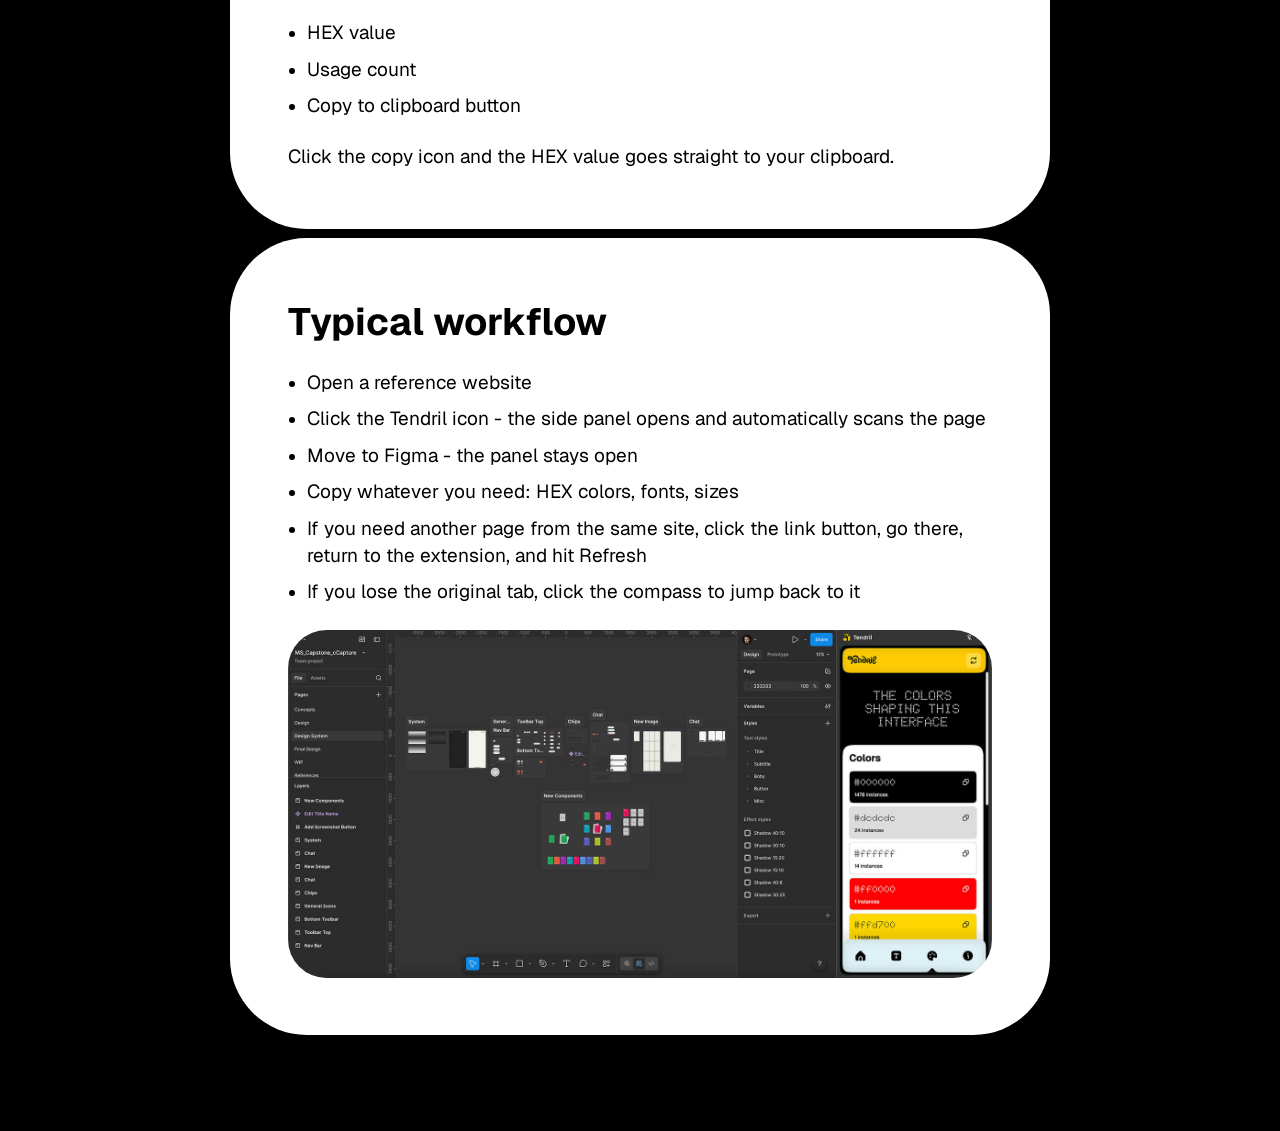
==== commit 502ebc0f: "finalfinal?" ====
--- a/index.html
+++ b/index.html
@@ -5,10 +5,17 @@
         <meta name="description" content="Tendril turns any website into a quick design reference — inspect fonts, text styles, and colors in your browser side panel">
 		<meta name="viewport" content="width=device-width, initial-scale=1">
         <link rel="stylesheet" href="reset.css">
-        <link rel="stylesheet" href="fontface.css">
+        <link rel="stylesheet" href="common.css">
         <link rel="stylesheet" href="landing.css">
     </head>
     <body>
+        <nav class="landing-nav">
+            <div class="landing-nav-wrapper">
+                <a href="https://astapable.com/" target="_blank">Developer</a>
+                <img src="images/logo.svg" alt="Tendril">
+                <a href="https://github.com/astapable/functions" target="_blank">Download</a>
+            </div>
+        </nav>
          <main>
             <header class="landing-title">
                 <h1>Welcome to a quick snapshot of the interface visual system</h1>
--- a/common.css
+++ b/common.css
@@ -0,0 +1,47 @@
+@font-face {
+    font-family: "Doto-Rounded";
+    src: url("fonts/Doto_Rounded-SemiBold.woff") format('woff');
+    font-weight: 600;
+    font-style: normal;
+    font-display: swap;
+}
+
+@font-face {
+    font-family: "Geist";
+    src: url("fonts/Geist-Bold.woff") format('woff');
+    font-weight: 700;
+    font-style: normal;
+    font-display: swap;
+}
+
+@font-face {
+    font-family: "Geist";
+    src: url("fonts/Geist-SemiBold.woff") format('woff');
+    font-weight: 600;
+    font-style: normal;
+    font-display: swap;
+}
+
+@font-face {
+    font-family: "Geist";
+    src: url("fonts/Geist-Regular.woff") format('woff');
+    font-weight: 400;
+    font-style: normal;
+    font-display: swap;
+}
+
+:root {
+    /* COLOR */
+    --primary-black: #000000;
+    --primary-white: #FFFFFF;
+    --primary-gray: #EAEDEF;
+    --primary-light-blue: #DEF1F5;
+    --primary-yellow: #FFCC00;
+    --secondary-charcoal: #202020;
+    --secondary-dark-gray: #444C52;
+    --secondary-gray: #D1D5D8;
+    --secondary-text-gray: #A2ADB5;
+    --secondary-dark-green: #0A3019;
+    --secondary-light-green: #51AF7A;
+    --secondary-pale-yellow: #FFD93F;
+}
--- a/landing.css
+++ b/landing.css
@@ -1,11 +1,8 @@
 /* ==================== VARIABLES ==================== */
 :root {
+    background-color: var(--primary-black);
 	font-size: 120%;
     scroll-behavior: smooth;
-
-    /* COLOR */
-    --landing-white: #FFFFFF;
-    --landing-black: #000000;
 
     /* FONT SIZES */
     --landing-h1: 2rem;
@@ -34,16 +31,30 @@
     --main-padding-block: 1rem;
     --main-padding-inline: 0.5rem;
     --section-padding: 1.5rem;
+    --nav-padding: 0.375rem;
+    --nav-btn-width: 4.5rem;
+    --nav-btn-padding: 0.5rem;
+    --nav-logo-height: 1.25rem;
+    --nav-top: 0.5rem;
+    --nav-offset: 4rem;
+    --section-gap: 1rem;
 
     /* BORDER RADIUS */
     --br-section: 4rem;
     --br-element: 2rem;
+    --br-btn: 0.75rem;
 
     @media (width > 600px) {
         --gap-main: 2rem;
         --main-padding-block: 2rem;
         --main-padding-inline: 2rem;
         --section-padding: 2rem;
+        --nav-padding: 0.75rem;
+        --nav-btn-width: 8rem;
+        --nav-logo-height: 1.75rem;
+        --nav-top: 0.75rem;
+        --nav-offset: 5rem;
+        --section-gap: 1.25rem;
     }
 
     @media (width > 900px) {
@@ -51,6 +62,12 @@
         --main-padding-block: 3rem;
         --main-padding-inline: 5rem;
         --section-padding: 2.5rem;
+        --nav-padding: 1rem;
+        --nav-btn-width: 10rem;
+        --nav-btn-padding: 0.75rem;
+        --nav-logo-height: 2rem;
+        --nav-top: 1rem;
+        --nav-offset: 6rem;
     }
 
     @media (width > 1200px) {
@@ -70,7 +87,7 @@
     font-family: "Doto-Rounded";
     font-weight: 600;
     font-size: var(--landing-h1);
-    color: var(--landing-white);
+    color: var(--primary-white);
     line-height: 100%;
     text-transform: uppercase;
     text-align: center;
@@ -80,14 +97,14 @@
     font-family: "Geist";
     font-weight: 700;
     font-size: var(--landing-h2);
-    color: var(--landing-black);
+    color: var(--primary-black);
 }
 
 p {
     font-family: "Geist";
     font-weight: 400;
     font-size: var(--landing-bodycopy);
-    color: var(--landing-black);
+    color: var(--primary-black);
     line-height: 140%;
 }
 
@@ -101,9 +118,56 @@
     padding: var(--padding-large);
 }
 
+.landing-nav {
+    position: fixed;
+    top: var(--nav-top);
+    left: var(--main-padding-inline);
+    right: var(--main-padding-inline);
+    z-index: 1;
+}
+
+.landing-nav-wrapper {
+    display: flex;
+    flex-direction: row;
+    align-items: center;
+    justify-content: space-between;
+    background-color: var(--primary-yellow);
+    border-radius: var(--br-section);
+    corner-shape: squircle;
+    padding: var(--nav-padding);
+}
+
+.landing-nav-wrapper img {
+    width: auto;
+    height: var(--nav-logo-height);
+    max-block-size: unset;
+}
+
+.landing-nav-wrapper a {
+    display: flex;
+    justify-content: center;
+    align-items: center;
+    font-family: "Geist";
+    font-weight: 600;
+    font-size: var(--landing-bodycopy);
+    background-color: var(--primary-black);
+    color: var(--primary-white);
+    padding: var(--nav-btn-padding);
+    border-radius: var(--br-btn);
+    corner-shape: squircle;
+    cursor: pointer;
+    width: var(--nav-btn-width);
+
+    &:hover {
+        background-color: var(--primary-white);
+        color: var(--primary-black);
+    }
+}
+
 main {
-    background-color: var(--landing-black);
-    padding-block: var(--main-padding-block);
+    background-color: var(--primary-black);
+    padding-block-start: calc(var(--main-padding-block) + var(--nav-offset));
+    padding-block-end: var(--main-padding-block);
     padding-inline: var(--main-padding-inline);
     display: flex;
     flex-direction: column;
@@ -119,8 +183,8 @@
 section {
     display: flex;
     flex-direction: column;
-    gap: 1.25rem;
-    background-color: var(--landing-white);
+    gap: var(--section-gap);
+    background-color: var(--primary-white);
     border-radius: var(--br-section);
     padding: var(--section-padding);
     corner-shape: squircle;
@@ -148,4 +212,4 @@
 ol li {
     display: list-item;
     list-style: disc;
-}
+}
